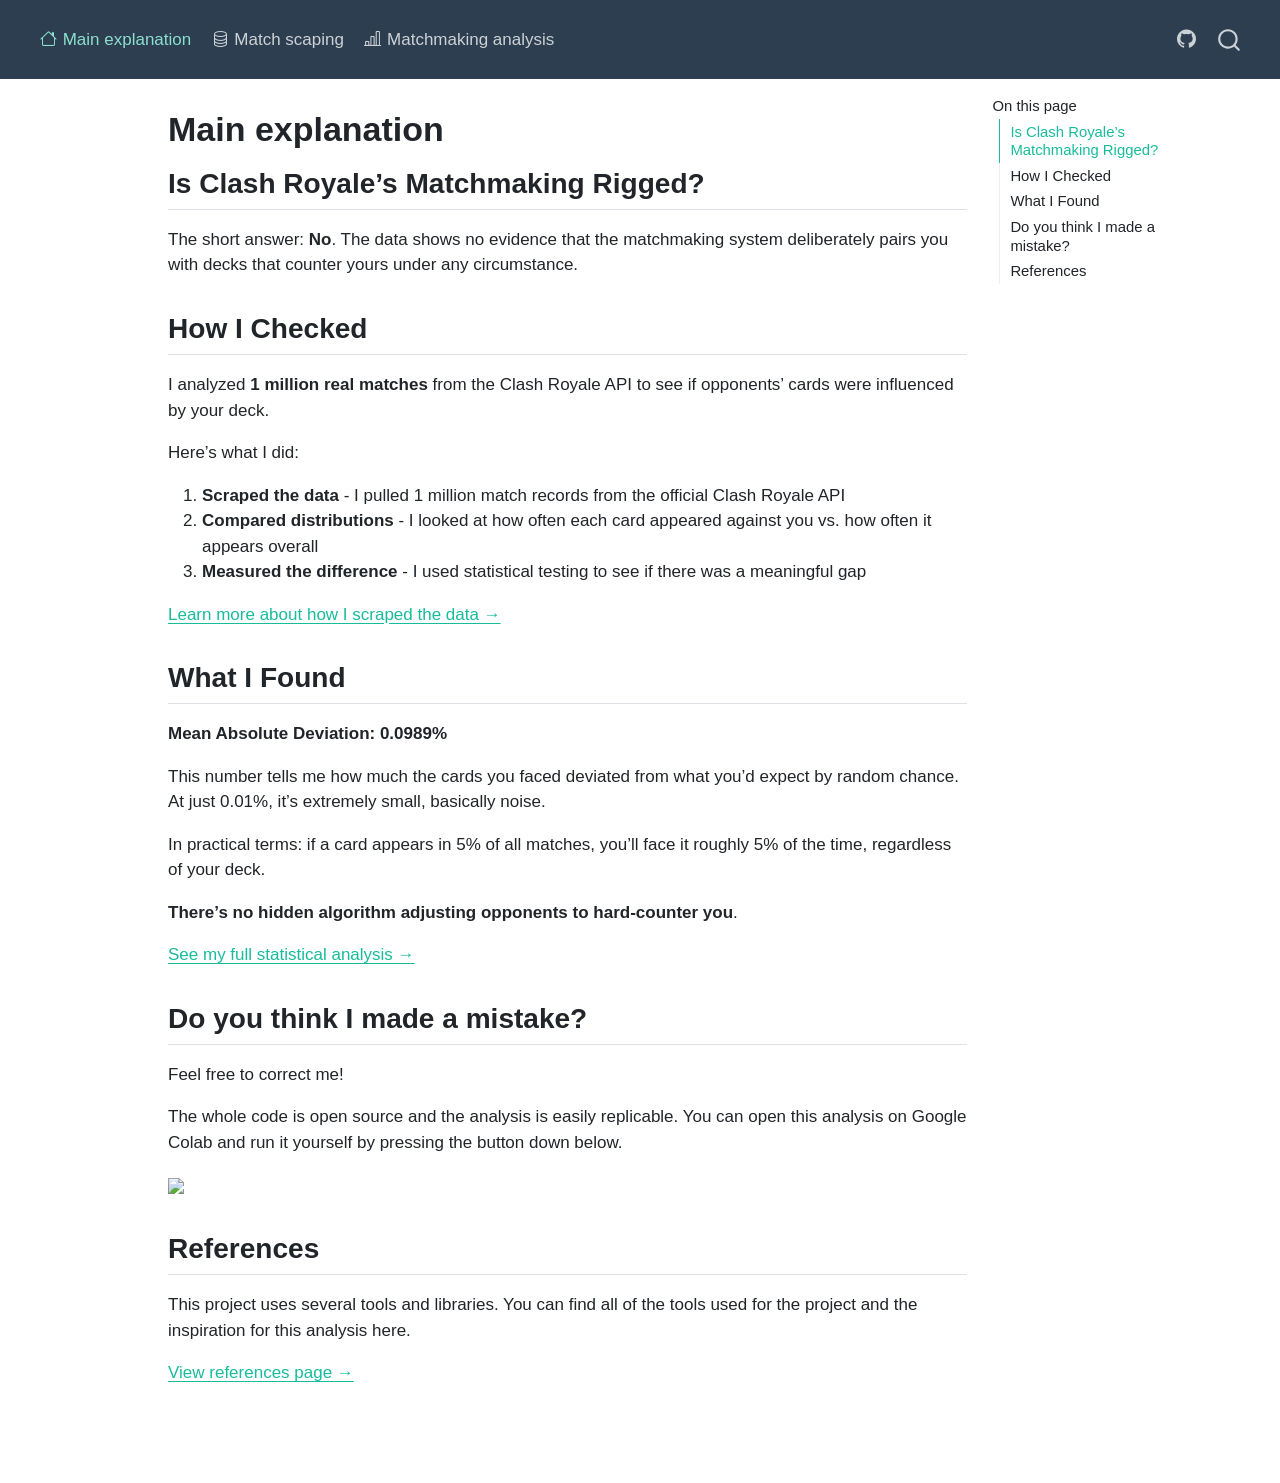
==== docs/index.html @ 947ce010 "first commit" ====
<html xmlns="http://www.w3.org/1999/xhtml">    
  <head>      
    <title>Redirect to pages/index.html</title>      
    <meta http-equiv="refresh" content="0;URL='pages/index.html'" />    
  </head>    
  <body> 
  </body>  
</html>
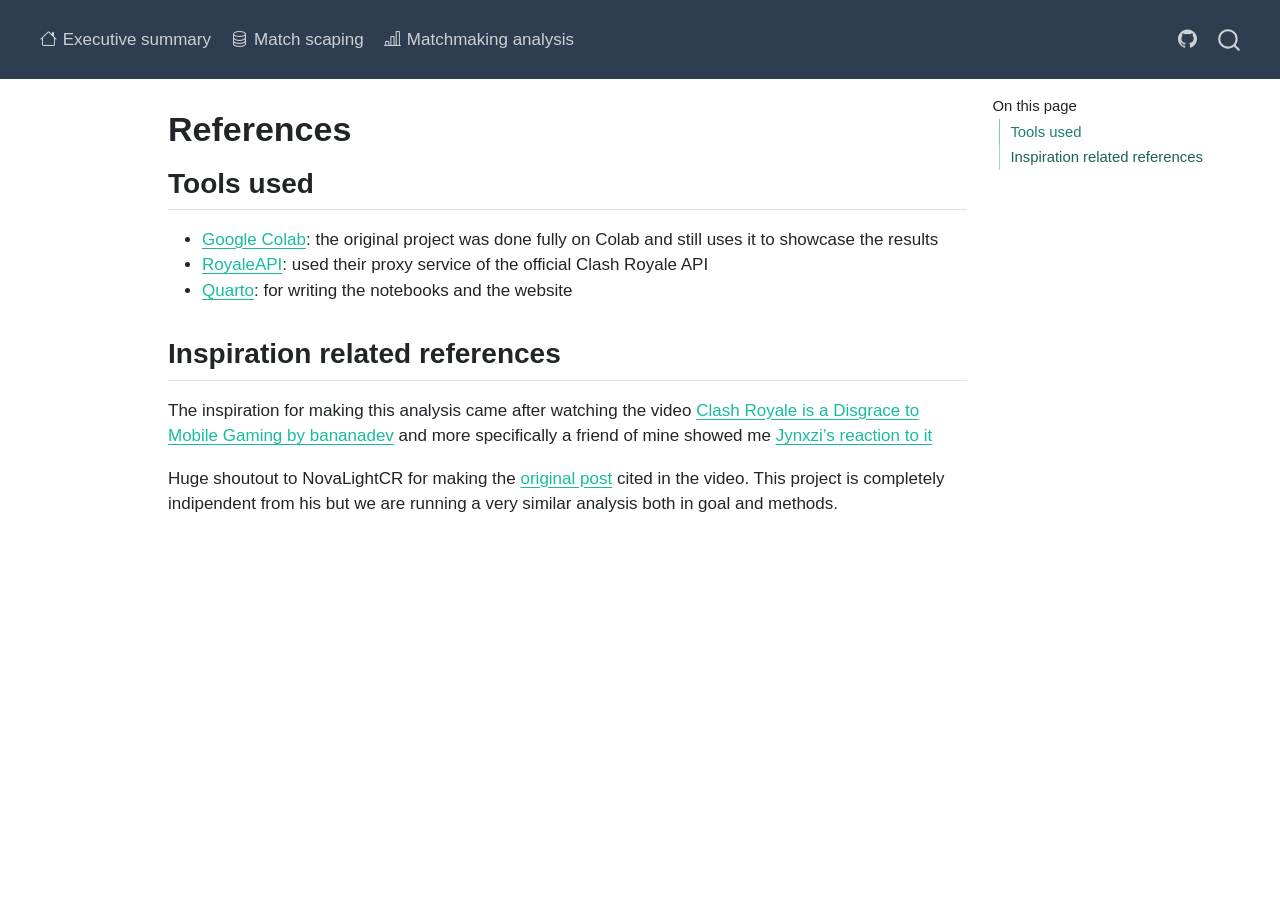
==== commit 18edde0a: "[Feat] Finalizing commit" ====
--- a/docs/index.html
+++ b/docs/index.html
@@ -1,7 +1,7 @@
 <html xmlns="http://www.w3.org/1999/xhtml">    
   <head>      
-    <title>Redirect to pages/index.html</title>      
-    <meta http-equiv="refresh" content="0;URL='pages/index.html'" />    
+    <title>Redirect to pages/references.html</title>      
+    <meta http-equiv="refresh" content="0;URL='pages/references.html'" />    
   </head>    
   <body> 
   </body>  
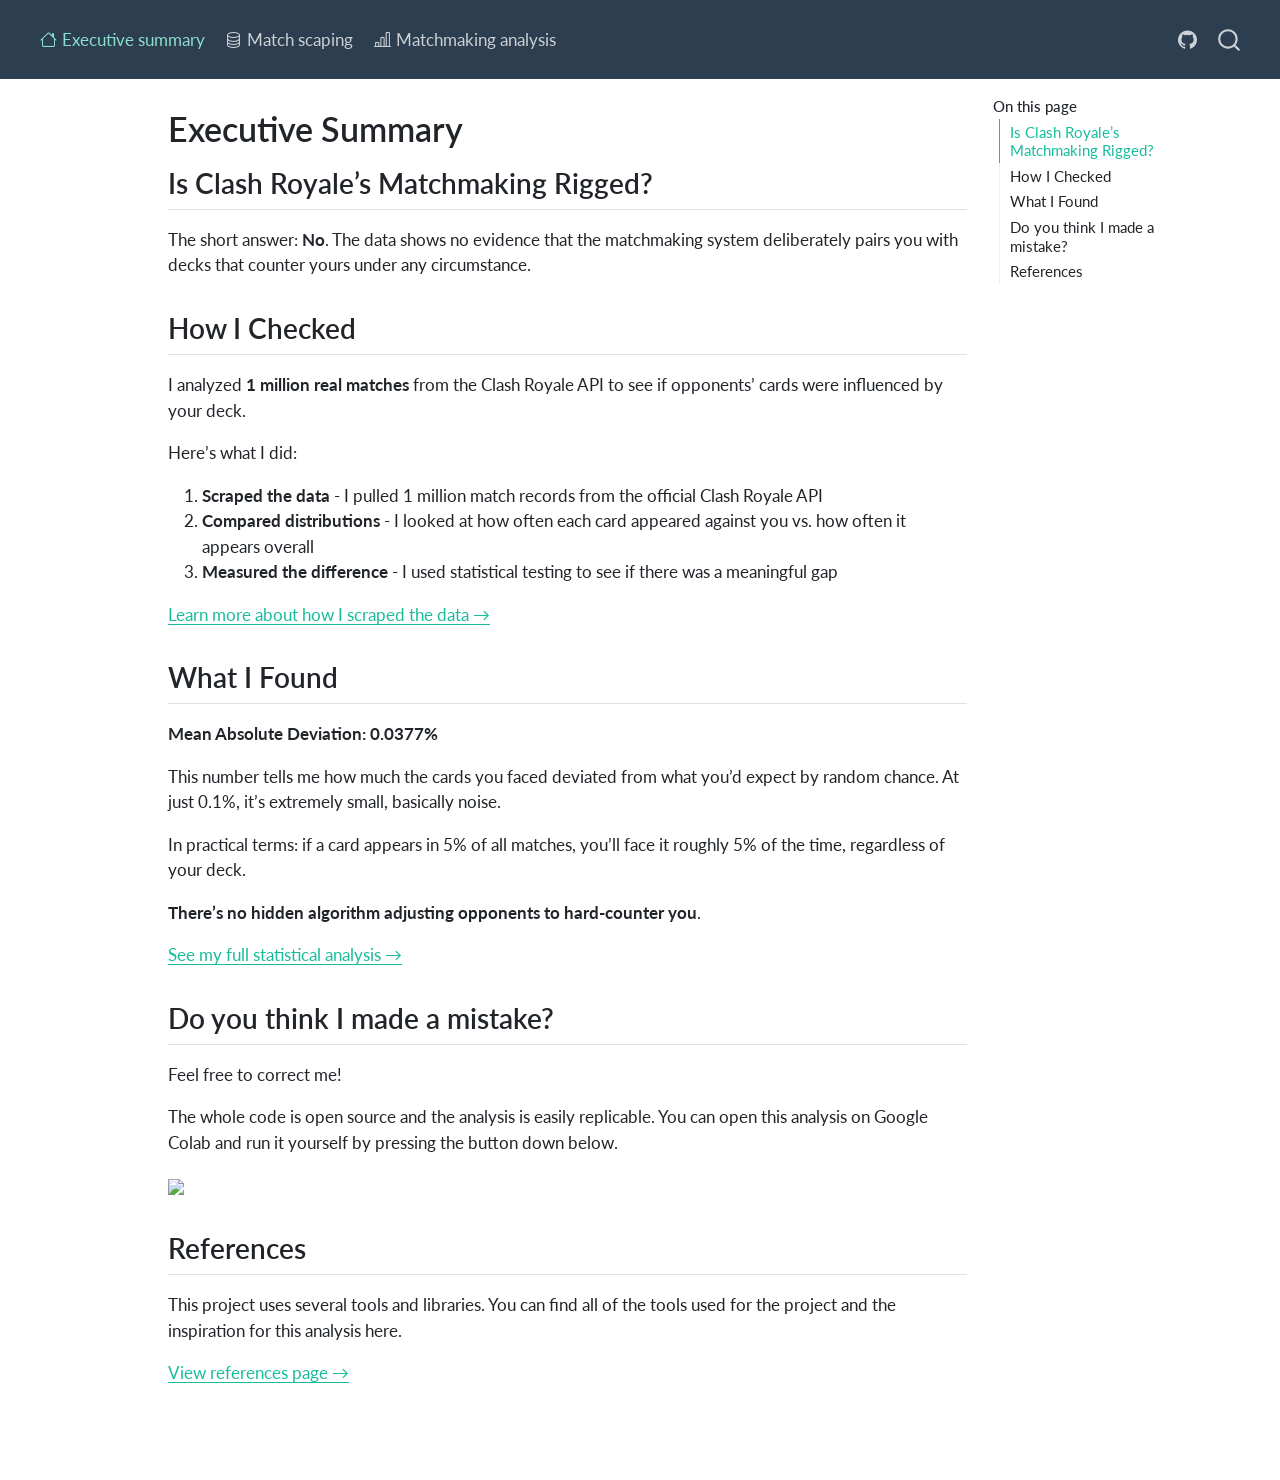
==== commit 4537f1a9: "[Fix] Fixed wrong redirect on website visit" ====
--- a/docs/index.html
+++ b/docs/index.html
@@ -1,8 +1,14 @@
-<html xmlns="http://www.w3.org/1999/xhtml">    
-  <head>      
-    <title>Redirect to pages/references.html</title>      
-    <meta http-equiv="refresh" content="0;URL='pages/references.html'" />    
-  </head>    
-  <body> 
-  </body>  
-</html>     
+<html xmlns="http://www.w3.org/1999/xhtml">
+<head>
+  <title>Redirect</title>
+  <script type="text/javascript">
+    var redirects = {"":"pages/index.html"};
+    var hash = window.location.hash.startsWith('#') ? window.location.hash.slice(1) : window.location.hash;
+    var redirect = redirects[hash] || redirects[""] || "/";
+    window.document.title = 'Redirect to  ' +  redirect;
+    window.location.replace(redirect);
+  </script>
+</head>
+<body>
+</body>
+</html>
